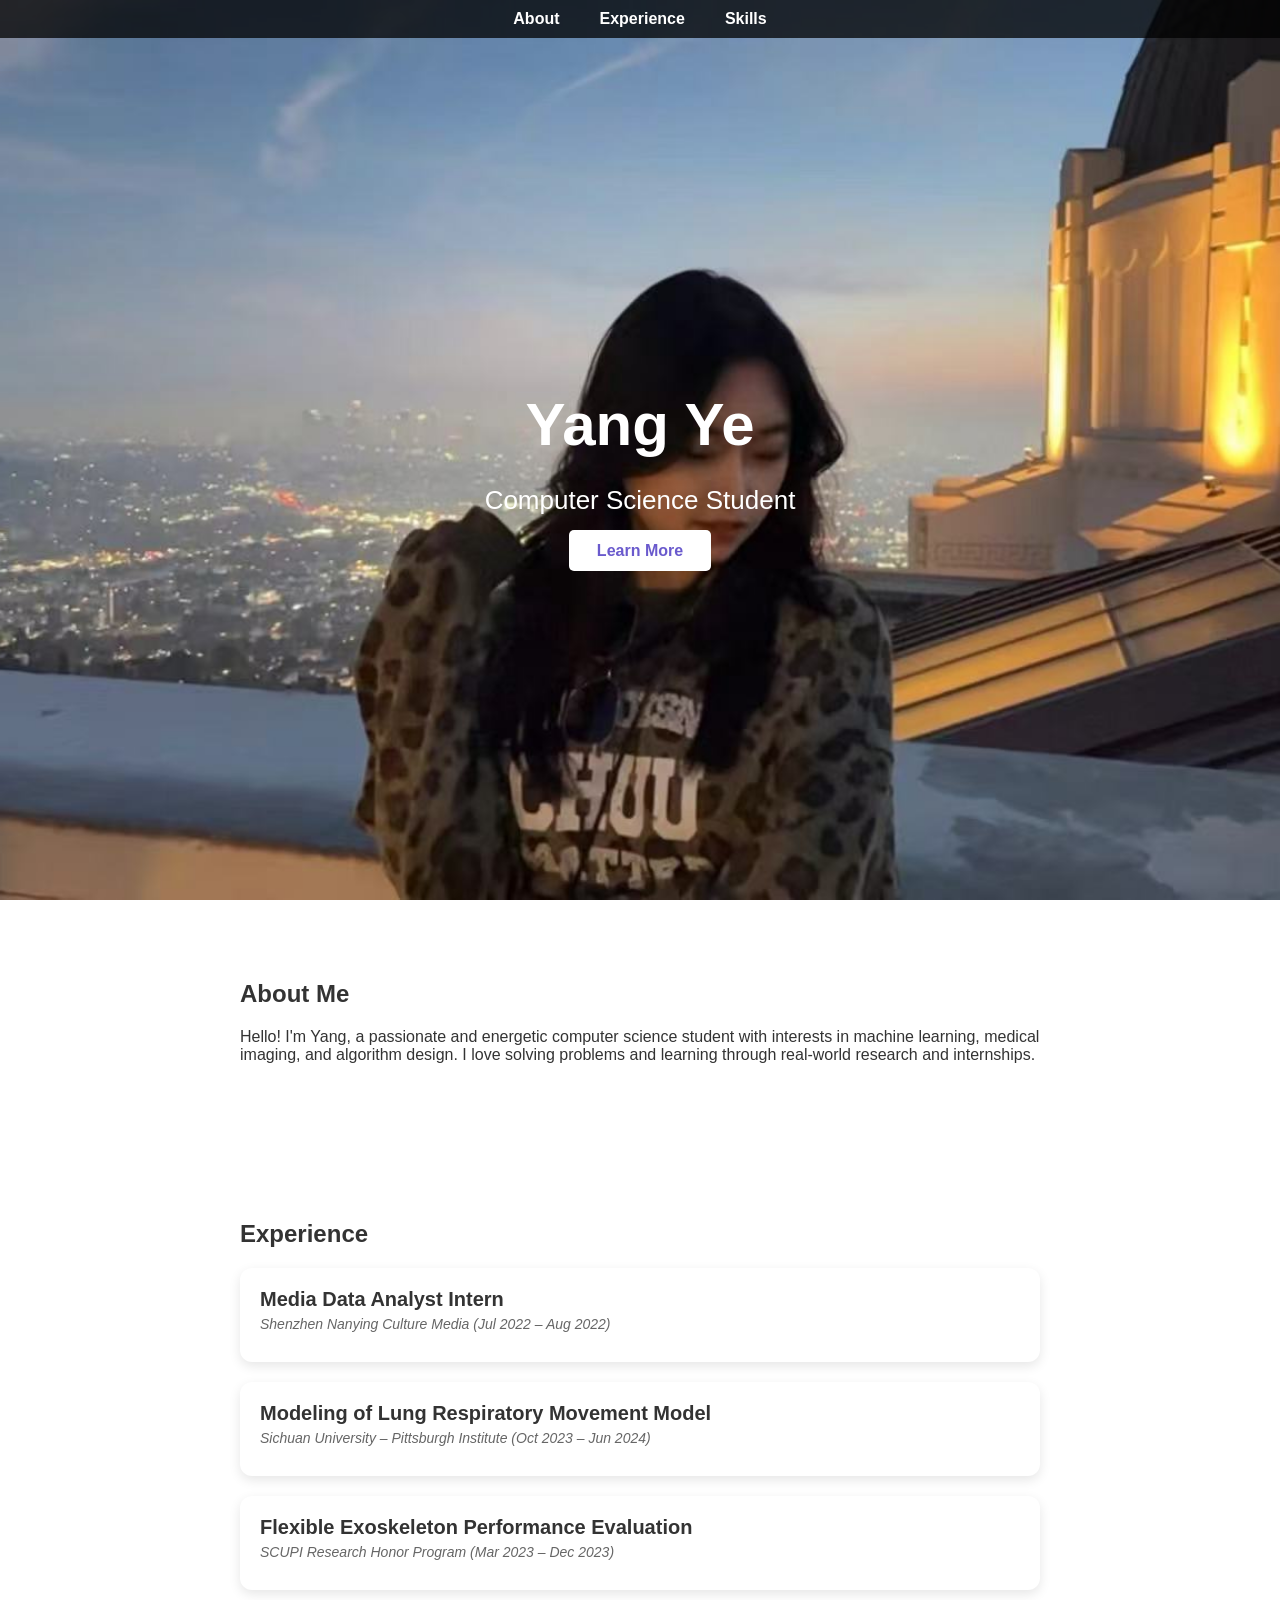
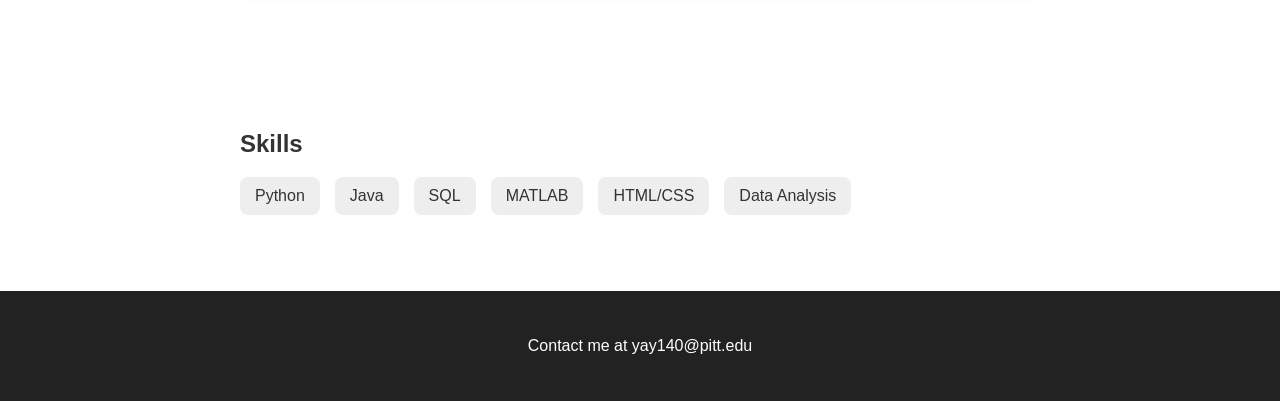
==== docs/index.html @ 849de1d8 "changes for the head of the index ,so that we can see photos sliding when time interval" ====
<!DOCTYPE html>
<html lang="en">
<head>
  <meta charset="UTF-8">
  <title>Yang Ye Portfolio</title>
  <link rel="stylesheet" href="style.css">
  <script src="script.js" defer></script>
</head>
<body>
  <!-- 顶部导航 -->
  <nav class="top-nav">
    <ul>
      <li><a href="#about">About</a></li>
      <li><a href="#experience">Experience</a></li>
      <li><a href="#skills">Skills</a></li>
    </ul>
  </nav>

  <!-- 首页封面背景 + 标题文字 -->
  <section class="hero full-height">
    <div class="hero-text">
      <h1>Yang Ye</h1>
      <h3 class="typed-text">Computer Science Student</h3>
      <a href="#about" class="hero-button">Learn More</a>
    </div>
  </section>

  <section id="about">
    <h2>About Me</h2>
    <p>Hello! I'm Yang, a passionate and energetic computer science student with interests in machine learning, medical imaging, and algorithm design. I love solving problems and learning through real-world research and internships.</p>
  </section>

  <section id="my_life_section" class="section">
    <h2>Experience</h2>
    <div class="experience-grid">
  
      <!-- Internship -->
      <div class="exp-card" onclick="toggleDetail(this)">
        <div class="exp-header">
          <h3>Media Data Analyst Intern</h3>
          <p><em>Shenzhen Nanying Culture Media (Jul 2022 – Aug 2022)</em></p>
        </div>
        <div class="exp-detail">
          <ul>
            <li>Conducted customer data analysis using SQL to extract actionable insights for supporting marketing and business strategies.</li>
            <li>Researched and analyzed statistical data to support a documentary on urban development and natural resource management in Pingshan District, Shenzhen.</li>
          </ul>
        </div>
      </div>
  
      <!-- Research: Lung Model -->
      <div class="exp-card" onclick="toggleDetail(this)">
        <div class="exp-header">
          <h3>Modeling of Lung Respiratory Movement Model</h3>
          <p><em>Sichuan University – Pittsburgh Institute (Oct 2023 – Jun 2024)</em></p>
        </div>
        <div class="exp-detail">
          <ul>
            <li>Transformed 4DCT image data into processable point cloud numerical formats for advanced analysis and landmark point extraction.</li>
            <li>Annotated CT images by precisely identifying and labeling landmark points within the datasets.</li>
            <li>Explored theoretical aspects of affine transformations to accurately determine the positional coordinates of identical point clouds at different time points.</li>
            <li>Collaborated in the development of a comprehensive respiratory motion model of the lungs, enhancing the understanding of pulmonary dynamics.</li>
          </ul>
        </div>
      </div>
  
      <!-- Research: Exoskeleton -->
      <div class="exp-card" onclick="toggleDetail(this)">
        <div class="exp-header">
          <h3>Flexible Exoskeleton Performance Evaluation</h3>
          <p><em>SCUPI Research Honor Program (Mar 2023 – Dec 2023)</em></p>
        </div>
        <div class="exp-detail">
          <ul>
            <li>Selected for SCUPI’s Research Honor Program to research flexible exoskeletal structures.</li>
            <li>Conducted comprehensive literature reviews to understand the architecture and mechanics of flexible exoskeletons in motion.</li>
            <li>Analyzed and compared various methodologies for assessing and testing the efficacy of flexible exoskeletal systems.</li>
          </ul>
        </div>
      </div>
  
    </div>
  </section>

  <section id="skills">
    <h2>Skills</h2>
    <ul class="skills-grid">
      <li>Python</li>
      <li>Java</li>
      <li>SQL</li>
      <li>MATLAB</li>
      <li>HTML/CSS</li>
      <li>Data Analysis</li>
    </ul>
  </section>

  <footer>
    <p>Contact me at yay140@pitt.edu</p>
  </footer>
</body>
</html>
---- docs/style.css ----
html, body {
  height: 100%;
  padding: 0;
  margin: 0;
}

.hero {
  height: 100vh;
  max-width: 100%;
  margin: 0;
  padding: 0;
  --hero-bg: url('image/横图加州.jpg');
}
/*  */

body {
  margin: 0;
  font-family: 'Helvetica Neue', sans-serif;
  color: #333;
}

.top-nav {
  position: fixed;
  top: 0;
  width: 100%;
  background: rgba(0, 0, 0, 0.75);
  z-index: 1000;
}

.top-nav ul {
  display: flex;
  justify-content: center;
  list-style: none;
  padding: 10px 0;
  margin: 0;
}

.top-nav ul li {
  margin: 0 20px;
}

.top-nav ul li a {
  color: #fff;
  text-decoration: none;
  font-weight: bold;
}

.hero {
  height: 100vh;
  /* width: 100%; */
  /* background-image: url('image/横图加州.jpg'); */
  background-size: cover;
  background-position: center;
  position: relative;
  display: flex;
  align-items: center;
  justify-content: center;
  text-align: center;
  color: white;
  --hero-bg: url('image/横图加州.jpg');
}

.hero::before {
  content: "";
  position: absolute;
  top: 0;
  bottom: 0;
  left: 0;
  right: 0;
  background-image: var(--hero-bg, url('image/横图加州.jpg'));
  background-size: cover;
  background-position: center;
  transition: background-image 1s ease-in-out;
  z-index: -1;
}



.hero-text {
  position: relative;
  z-index: 1;
}

.hero-text h1 {
  font-size: 60px;
  margin-bottom: 20px;
}

.hero-text h3 {
  font-size: 26px;
  font-weight: 300;
}

.hero-button {
  margin-top: 30px;
  background: white;
  color: #6a5acd;
  padding: 12px 28px;
  border-radius: 5px;
  font-weight: bold;
  text-decoration: none;
  transition: background 0.3s ease;
}

.hero-button:hover {
  background: #f0f0f0;
}

/*  */
section:not(.hero) {
  padding: 60px 20px;
  max-width: 800px;
  margin: 0 auto;
}


.skills-grid {
  display: flex;
  flex-wrap: wrap;
  gap: 15px;
  list-style: none;
  padding: 0;
}

.skills-grid li {
  background: #eee;
  padding: 10px 15px;
  border-radius: 8px;
}

footer {
  background: #222;
  color: #fff;
  padding: 30px;
  text-align: center;
}

/* for the card part */
.experience-grid {
  display: flex;
  flex-direction: column;
  gap: 20px;
}

.exp-card {
  background-color: white;
  padding: 20px;
  border-radius: 12px;
  box-shadow: 0 4px 12px rgba(0,0,0,0.1);
  transition: all 0.3s ease;
  cursor: pointer;
}

.exp-card:hover {
  transform: scale(1.01);
}

.exp-header h3 {
  margin: 0;
  font-size: 20px;
  color: #333;
}

.exp-header p {
  margin: 5px 0 10px;
  color: #666;
  font-size: 14px;
}

.exp-detail {
  margin-top: 10px;
  display: none;
}

.exp-detail ul {
  padding-left: 20px;
  line-height: 1.6;
}

.exp-card.open .exp-detail {
  display: block;
}
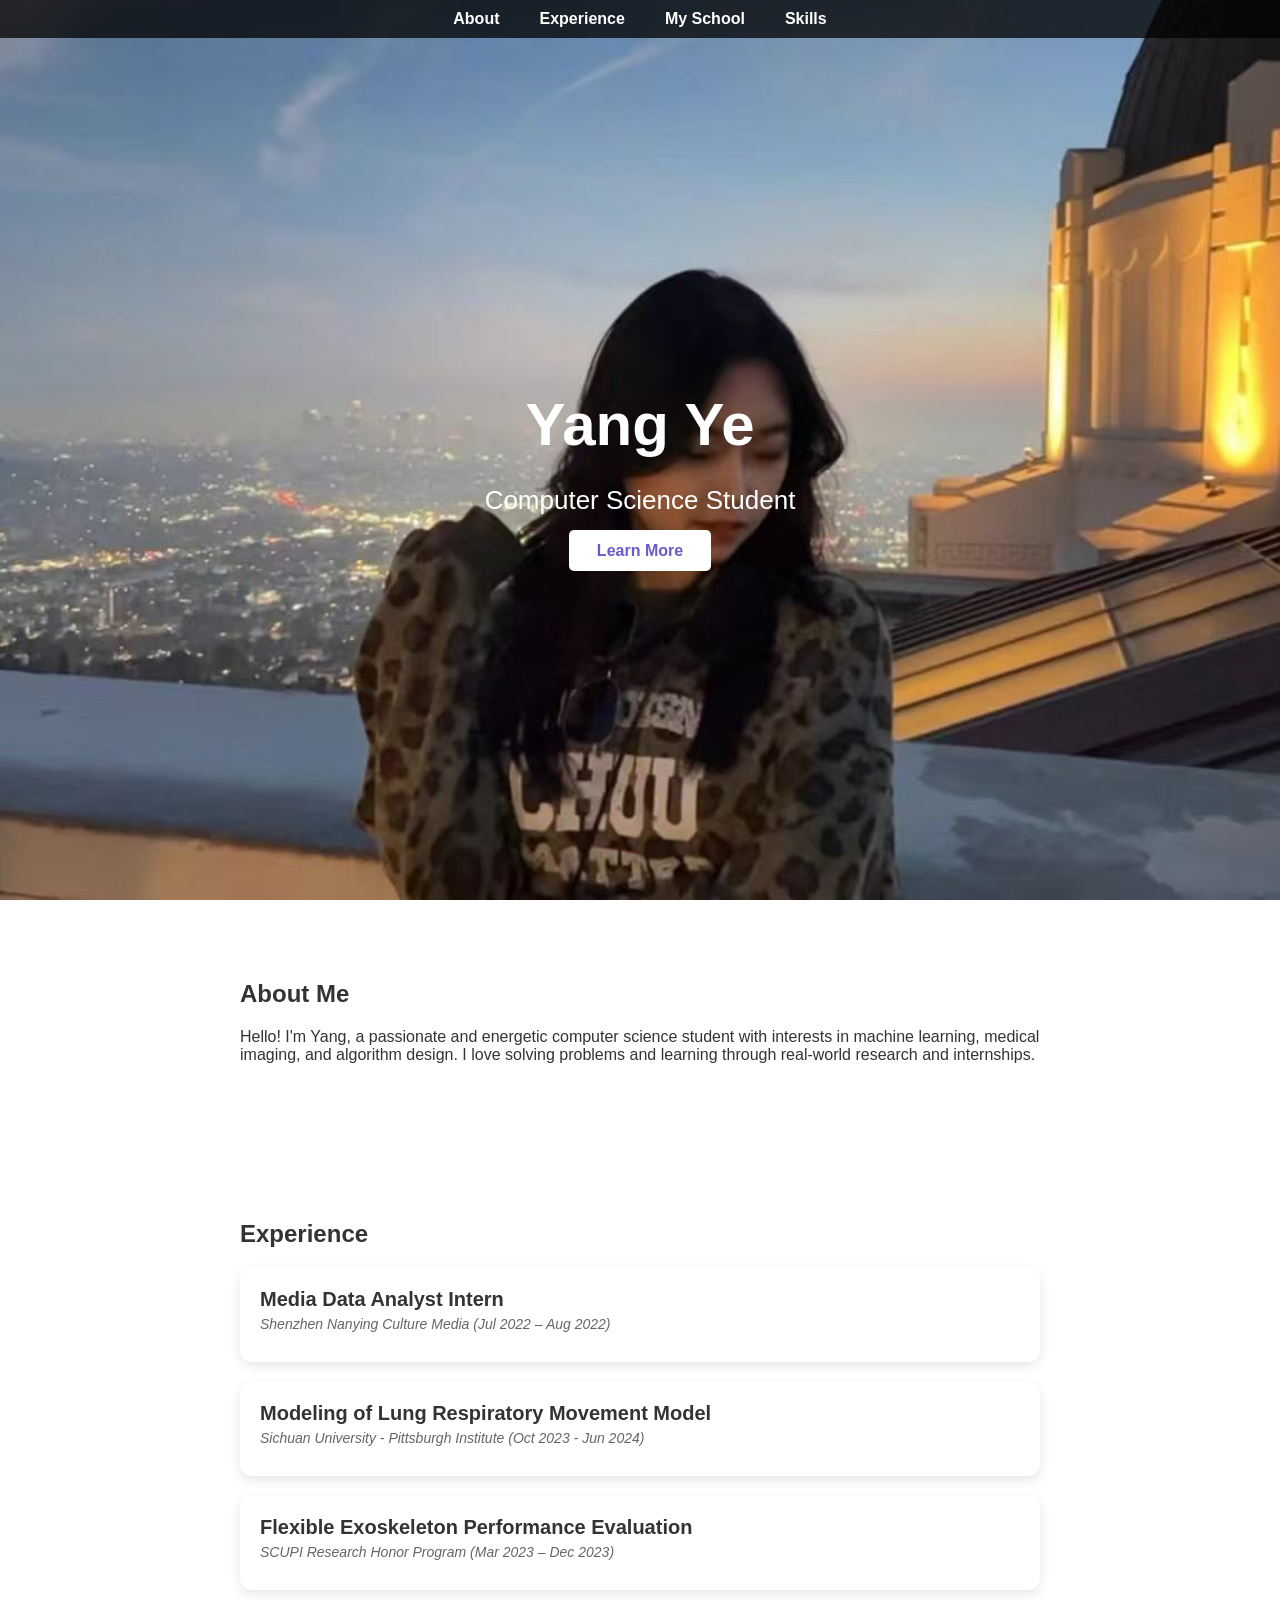
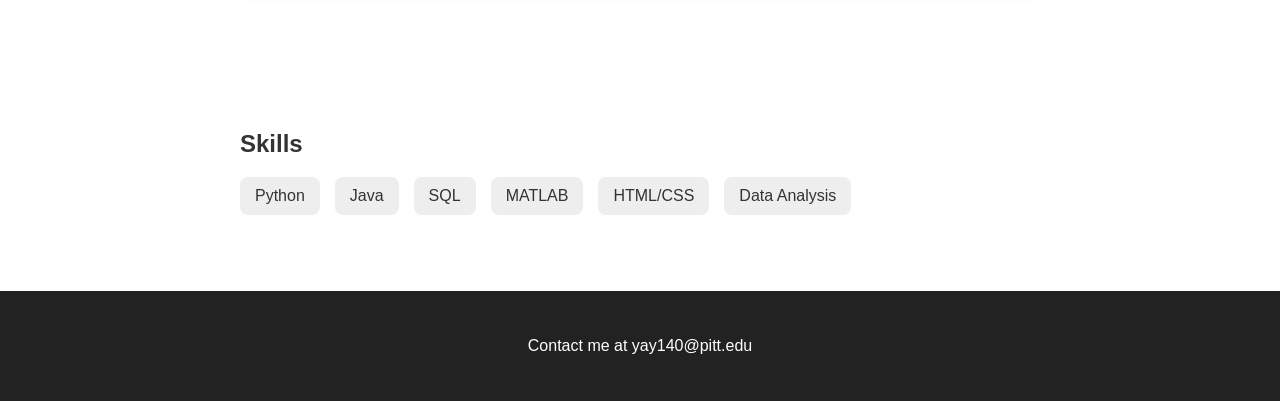
==== commit 4d405af1: "schoolpart and photo" ====
--- a/docs/index.html
+++ b/docs/index.html
@@ -12,6 +12,7 @@
     <ul>
       <li><a href="#about">About</a></li>
       <li><a href="#experience">Experience</a></li>
+      <li><a href="#school">My School</a></li>
       <li><a href="#skills">Skills</a></li>
     </ul>
   </nav>
@@ -52,7 +53,7 @@
       <div class="exp-card" onclick="toggleDetail(this)">
         <div class="exp-header">
           <h3>Modeling of Lung Respiratory Movement Model</h3>
-          <p><em>Sichuan University – Pittsburgh Institute (Oct 2023 – Jun 2024)</em></p>
+          <p><em>Sichuan University - Pittsburgh Institute (Oct 2023 - Jun 2024)</em></p>
         </div>
         <div class="exp-detail">
           <ul>
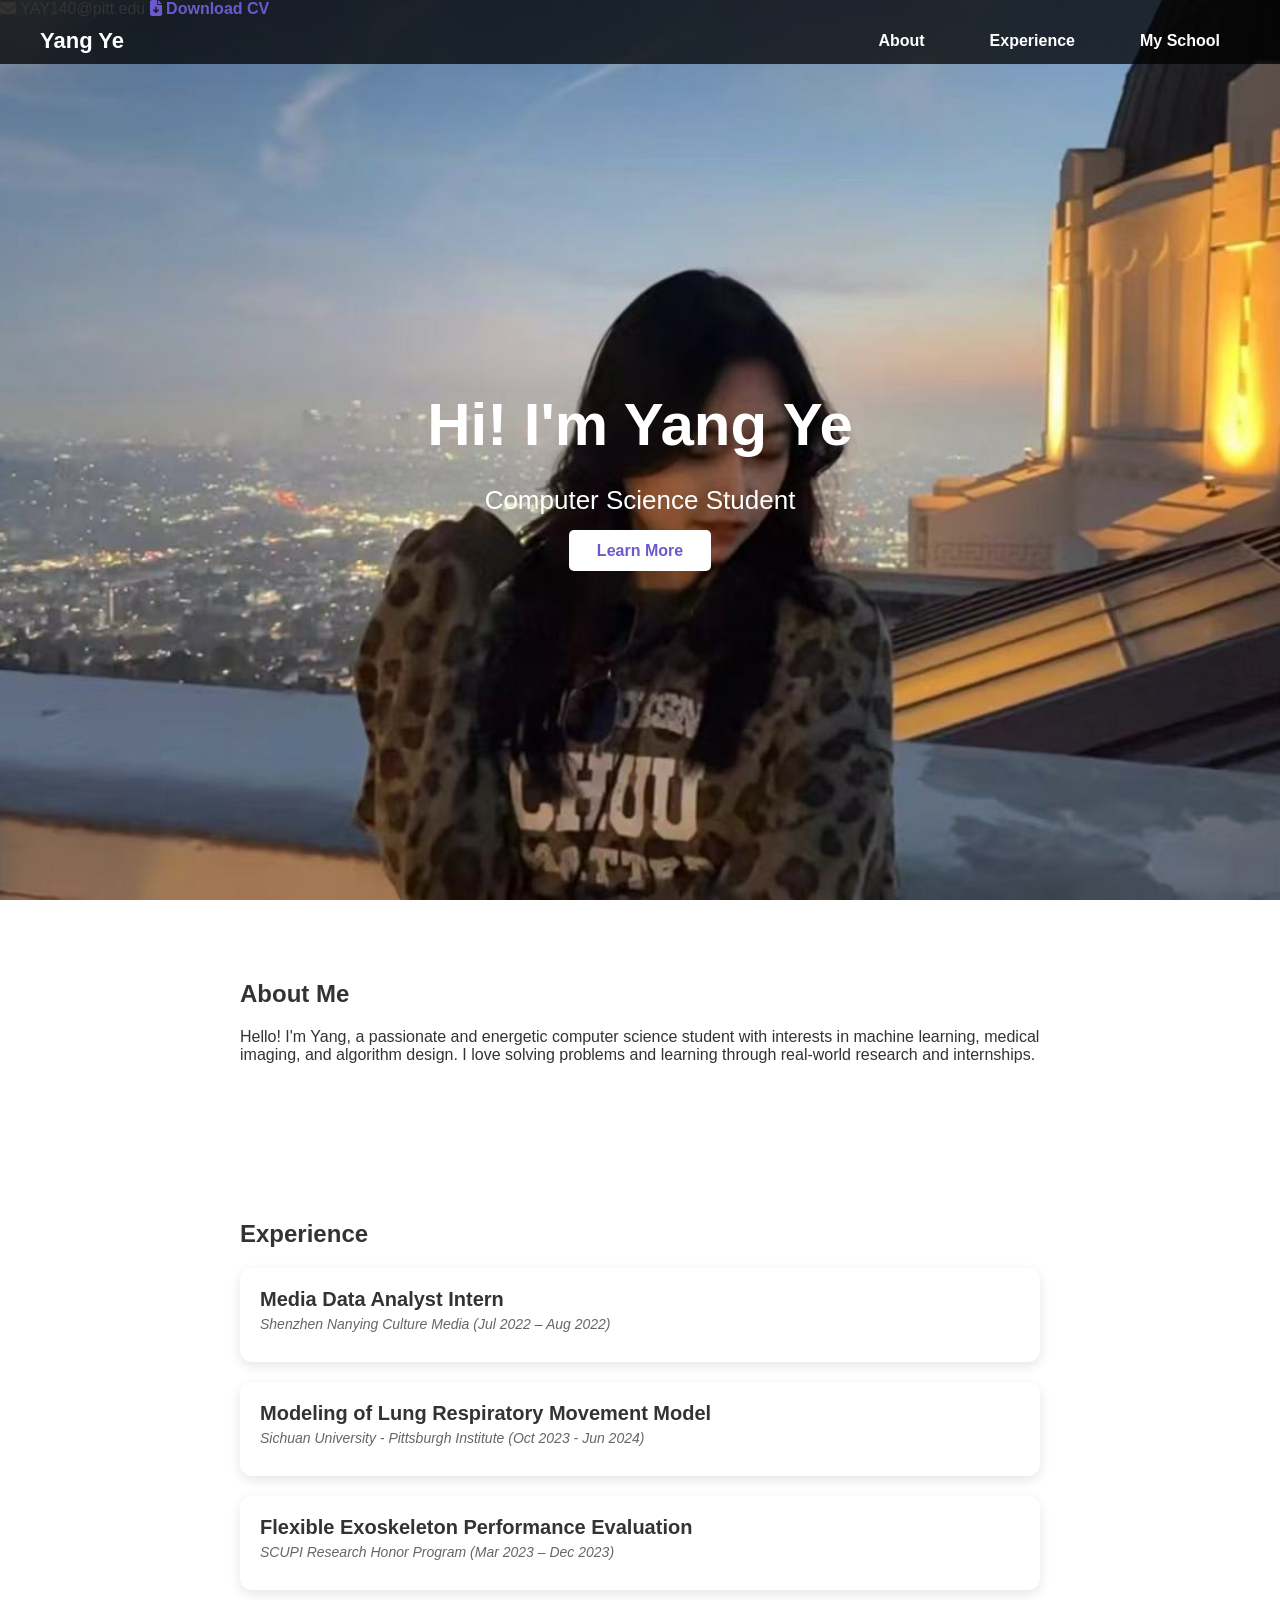
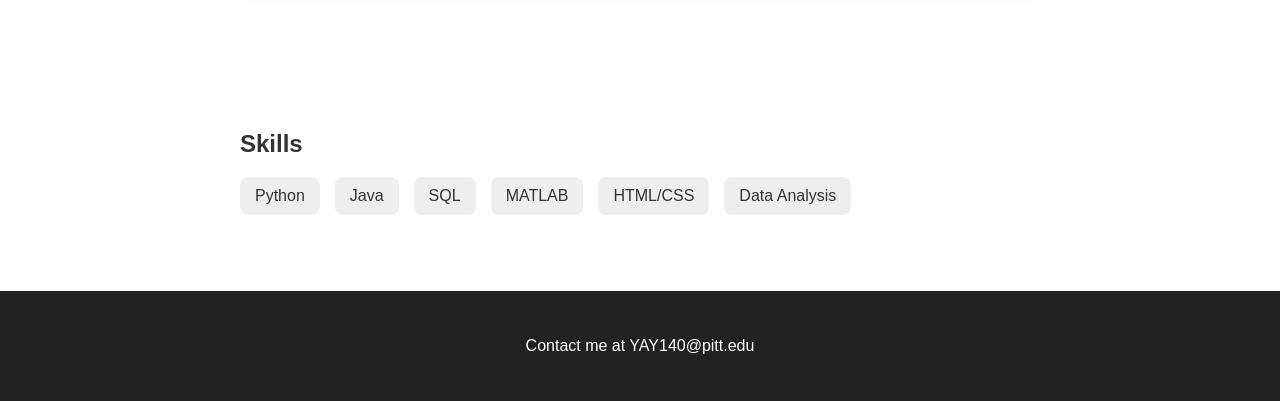
==== commit 1815b7b5: "upload the previous changes for the web" ====
--- a/docs/index.html
+++ b/docs/index.html
@@ -5,22 +5,47 @@
   <title>Yang Ye Portfolio</title>
   <link rel="stylesheet" href="style.css">
   <script src="script.js" defer></script>
+  <link rel="stylesheet" href="https://cdnjs.cloudflare.com/ajax/libs/font-awesome/6.5.0/css/all.min.css">
+
 </head>
 <body>
   <!-- 顶部导航 -->
-  <nav class="top-nav">
+  <!-- <nav class="top-nav">
     <ul>
       <li><a href="#about">About</a></li>
-      <li><a href="#experience">Experience</a></li>
-      <li><a href="#school">My School</a></li>
-      <li><a href="#skills">Skills</a></li>
+      <li><a href="./index_experience.html">Experience</a></li>
+      <li><a href="./index_school.html">My School</a></li>
     </ul>
+  </nav> -->
+  <nav class="top-nav">
+    <div id="email">
+      <span class="contact-email">
+        <i class="fa-solid fa-envelope"></i> YAY140@pitt.edu
+      </span>
+      <a href="CV_Yang_Ye.pdf" class="cv-download" download>
+        <i class="fa-solid fa-file-arrow-down"></i> Download CV
+      </a>
+    </div>
+    <div class="nav-container">
+      <div class="nav-left">
+        <!-- <a href="#home" class="nav-logo">Yang Ye</a> -->
+        <a href="#home" class="nav-logo">Yang Ye</a>
+      </div>
+      <div class="nav-right">
+        <ul>
+          <li><a href="#about">About</a></li>
+          <li><a href="./index_experience.html">Experience</a></li>
+          <li><a href="./index_school.html">My School</a></li>
+        </ul>
+      </div>
+    </div>
   </nav>
+  
 
   <!-- 首页封面背景 + 标题文字 -->
   <section class="hero full-height">
     <div class="hero-text">
-      <h1>Yang Ye</h1>
+      <h1>Hi! I'm Yang Ye</h1>
       <h3 class="typed-text">Computer Science Student</h3>
       <a href="#about" class="hero-button">Learn More</a>
     </div>
@@ -30,6 +55,7 @@
     <h2>About Me</h2>
     <p>Hello! I'm Yang, a passionate and energetic computer science student with interests in machine learning, medical imaging, and algorithm design. I love solving problems and learning through real-world research and internships.</p>
   </section>
+  
 
   <section id="my_life_section" class="section">
     <h2>Experience</h2>
@@ -96,7 +122,7 @@
   </section>
 
   <footer>
-    <p>Contact me at yay140@pitt.edu</p>
+    <p>Contact me at YAY140@pitt.edu</p>
   </footer>
 </body>
 </html>
--- a/docs/style.css
+++ b/docs/style.css
@@ -11,6 +11,39 @@
   padding: 0;
   --hero-bg: url('image/横图加州.jpg');
 }
+
+/* for the CV link */
+.portfolio-section {
+  text-align: center;
+  background-color: #f9f9f9;
+  padding: 60px 20px;
+}
+
+.portfolio-content {
+  margin-top: 20px;
+}
+
+.cv-button {
+  display: inline-block;
+  background-color: #6a5acd;
+  color: white;
+  padding: 14px 28px;
+  border-radius: 8px;
+  text-decoration: none;
+  font-size: 18px;
+  font-weight: bold;
+  transition: background-color 0.3s ease;
+}
+
+.cv-button:hover {
+  background-color: #574b90;
+}
+
+.cv-button i {
+  margin-right: 10px;
+}
+
+
 /*  */
 
 body {
@@ -44,6 +77,76 @@
   text-decoration: none;
   font-weight: bold;
 }
+
+/* for 导览 */
+.top-nav.scrolled {
+  background-color: #fff;
+  box-shadow: 0 2px 6px rgba(0,0,0,0.15);
+  transition: background-color 0.3s, box-shadow 0.3s;
+}
+
+.top-nav.scrolled ul li a {
+  color: #333;
+}
+
+/* 两栏导航结构 */
+.nav-container {
+  clear: both;
+  max-width: 1200px;
+  margin: 0 auto;
+  padding: 10px 30px;
+  display: flex;
+  align-items: center;
+  justify-content: space-between;
+}
+
+/* email */
+.contact-email {
+  color: #333;
+}
+
+.cv-download {
+  color: #6a5acd;
+  text-decoration: none;
+  font-weight: bold;
+}
+
+/* 左边 Logo 或文字 */
+.nav-logo {
+  font-size: 22px;
+  color: #fff;
+  font-weight: bold;
+  text-decoration: none;
+}
+
+/* 右边菜单 */
+.nav-right ul {
+  list-style: none;
+  display: flex;
+  gap: 25px;
+  margin: 0;
+  padding: 0;
+}
+
+.nav-right ul li a {
+  color: #fff;
+  text-decoration: none;
+  font-weight: bold;
+}
+
+/* 滚动变白后样式 */
+.top-nav.scrolled {
+  background-color: #fff;
+  box-shadow: 0 2px 6px rgba(0,0,0,0.1);
+  transition: all 0.3s ease;
+}
+
+.top-nav.scrolled .nav-logo,
+.top-nav.scrolled ul li a {
+  color: #333;
+}
+
+
 
 .hero {
   height: 100vh;
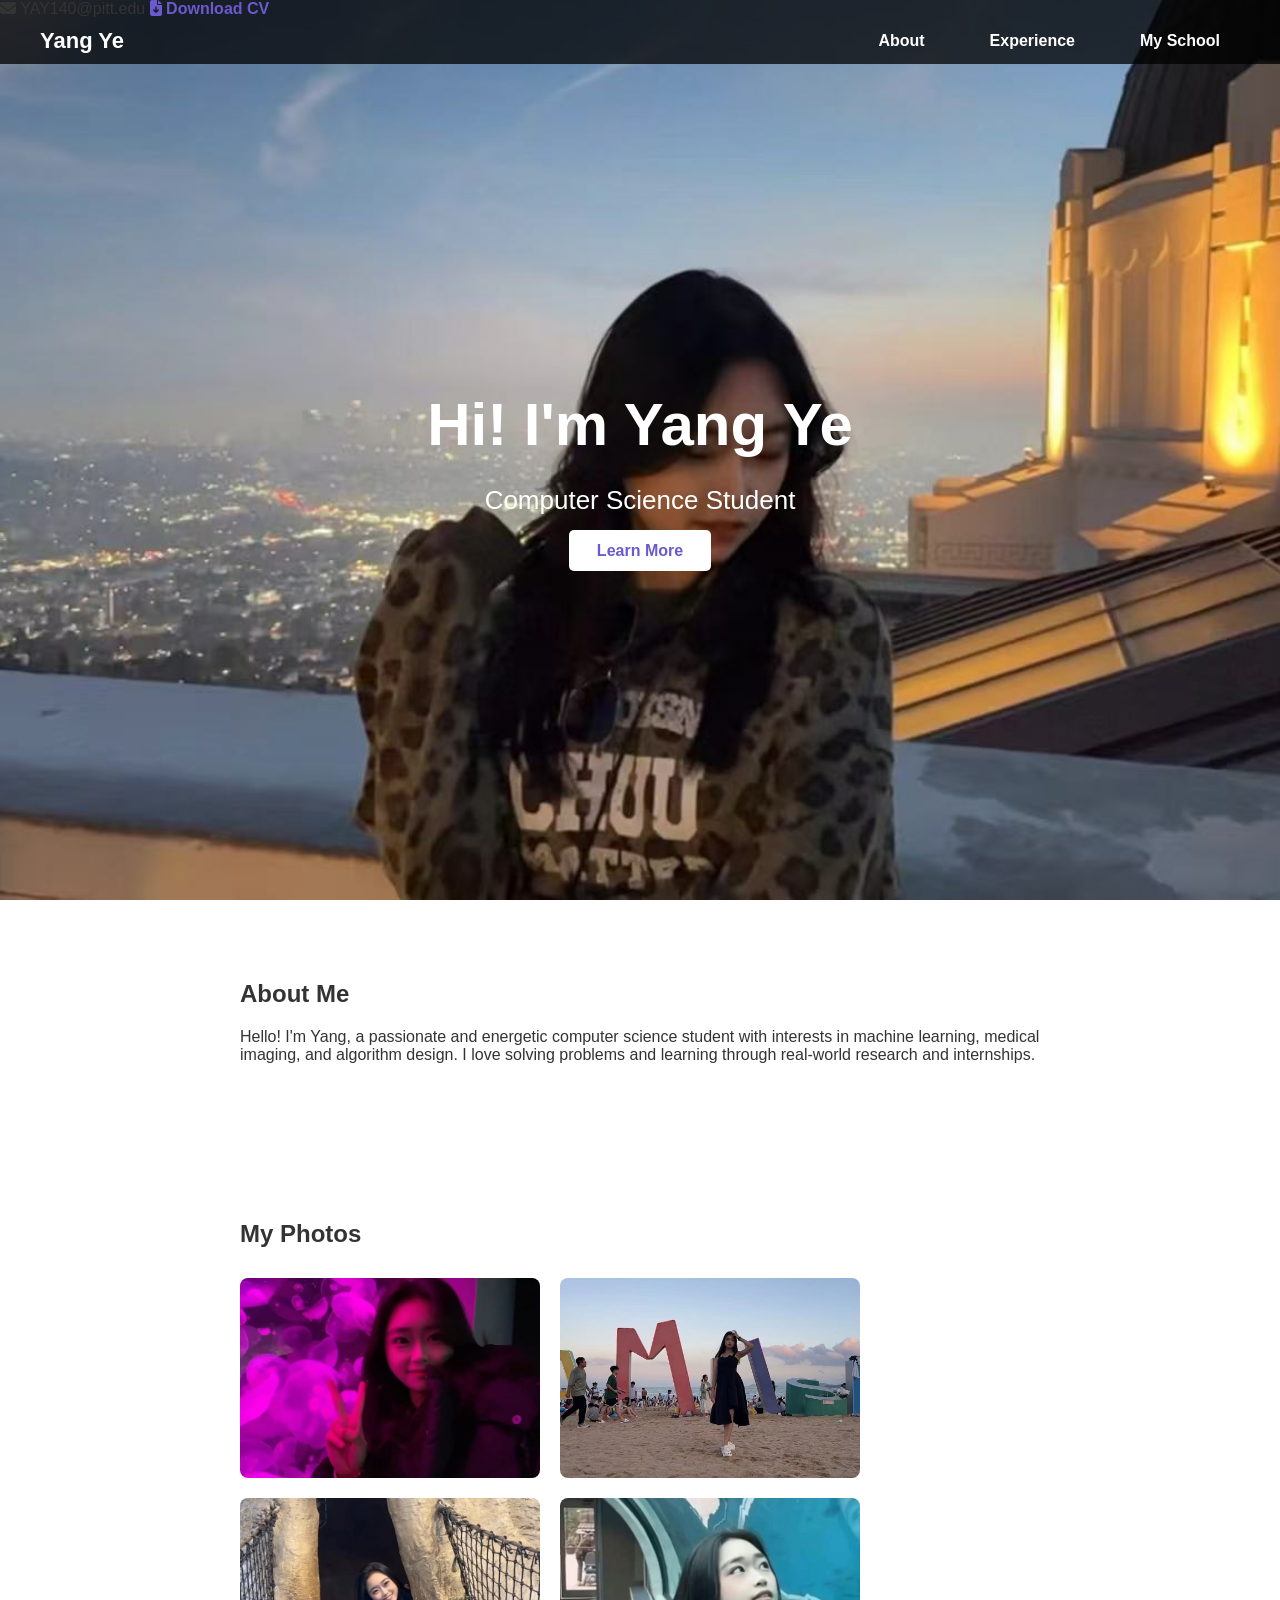
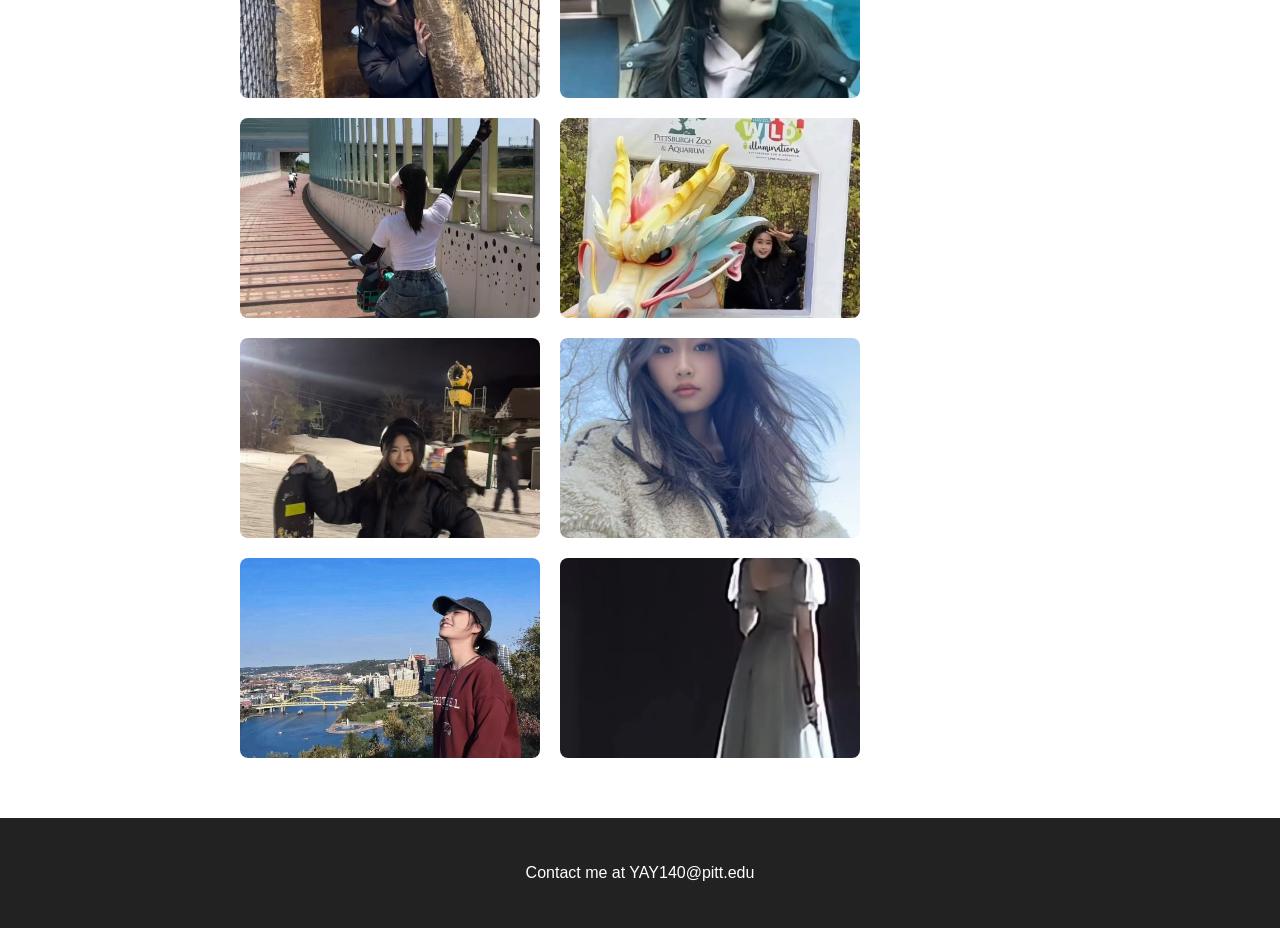
==== commit 98c1ad9f: "add the photo part" ====
--- a/docs/index.html
+++ b/docs/index.html
@@ -56,70 +56,29 @@
     <p>Hello! I'm Yang, a passionate and energetic computer science student with interests in machine learning, medical imaging, and algorithm design. I love solving problems and learning through real-world research and internships.</p>
   </section>
   
-
-  <section id="my_life_section" class="section">
-    <h2>Experience</h2>
-    <div class="experience-grid">
+  <section id="photo-gallery">
+    <h2>My Photos</h2>
+    <div class="gallery-grid">
+      <img src="image/粉色.jpg" alt="Photo 1" class="gallery-img">
+      <img src="image/大梅沙.jpg" alt="Photo 2" class="gallery-img">
+      <img src="image/树.jpg" alt="Photo 3" class="gallery-img">
+      <img src="image/海洋馆.jpg" alt="Photo 4" class="gallery-img">
+      <img src="image/骑车.jpg" alt="Photo 5" class="gallery-img">
+      <img src="image/龙头.jpg" alt="Photo 6" class="gallery-img">
+      <img src="image/滑雪.jpg" alt="Photo 7" class="gallery-img">
+      <img src="image/长图.jpg" alt="Photo 8" class="gallery-img">
+      <img src="image/山顶.jpg" alt="Photo 9" class="gallery-img">
+      <img src="image/主持人.jpg" alt="Photo 10" class="gallery-img">
+    </div>
   
-      <!-- Internship -->
-      <div class="exp-card" onclick="toggleDetail(this)">
-        <div class="exp-header">
-          <h3>Media Data Analyst Intern</h3>
-          <p><em>Shenzhen Nanying Culture Media (Jul 2022 – Aug 2022)</em></p>
-        </div>
-        <div class="exp-detail">
-          <ul>
-            <li>Conducted customer data analysis using SQL to extract actionable insights for supporting marketing and business strategies.</li>
-            <li>Researched and analyzed statistical data to support a documentary on urban development and natural resource management in Pingshan District, Shenzhen.</li>
-          </ul>
-        </div>
-      </div>
-  
-      <!-- Research: Lung Model -->
-      <div class="exp-card" onclick="toggleDetail(this)">
-        <div class="exp-header">
-          <h3>Modeling of Lung Respiratory Movement Model</h3>
-          <p><em>Sichuan University - Pittsburgh Institute (Oct 2023 - Jun 2024)</em></p>
-        </div>
-        <div class="exp-detail">
-          <ul>
-            <li>Transformed 4DCT image data into processable point cloud numerical formats for advanced analysis and landmark point extraction.</li>
-            <li>Annotated CT images by precisely identifying and labeling landmark points within the datasets.</li>
-            <li>Explored theoretical aspects of affine transformations to accurately determine the positional coordinates of identical point clouds at different time points.</li>
-            <li>Collaborated in the development of a comprehensive respiratory motion model of the lungs, enhancing the understanding of pulmonary dynamics.</li>
-          </ul>
-        </div>
-      </div>
-  
-      <!-- Research: Exoskeleton -->
-      <div class="exp-card" onclick="toggleDetail(this)">
-        <div class="exp-header">
-          <h3>Flexible Exoskeleton Performance Evaluation</h3>
-          <p><em>SCUPI Research Honor Program (Mar 2023 – Dec 2023)</em></p>
-        </div>
-        <div class="exp-detail">
-          <ul>
-            <li>Selected for SCUPI’s Research Honor Program to research flexible exoskeletal structures.</li>
-            <li>Conducted comprehensive literature reviews to understand the architecture and mechanics of flexible exoskeletons in motion.</li>
-            <li>Analyzed and compared various methodologies for assessing and testing the efficacy of flexible exoskeletal systems.</li>
-          </ul>
-        </div>
-      </div>
-  
+    <!-- 图片放大预览框 -->
+    <div id="lightbox" class="lightbox">
+      <span class="close">&times;</span>
+      <img class="lightbox-content" id="lightbox-img">
     </div>
   </section>
+  
 
-  <section id="skills">
-    <h2>Skills</h2>
-    <ul class="skills-grid">
-      <li>Python</li>
-      <li>Java</li>
-      <li>SQL</li>
-      <li>MATLAB</li>
-      <li>HTML/CSS</li>
-      <li>Data Analysis</li>
-    </ul>
-  </section>
 
   <footer>
     <p>Contact me at YAY140@pitt.edu</p>
--- a/docs/style.css
+++ b/docs/style.css
@@ -216,21 +216,6 @@
   margin: 0 auto;
 }
 
-
-.skills-grid {
-  display: flex;
-  flex-wrap: wrap;
-  gap: 15px;
-  list-style: none;
-  padding: 0;
-}
-
-.skills-grid li {
-  background: #eee;
-  padding: 10px 15px;
-  border-radius: 8px;
-}
-
 footer {
   background: #222;
   color: #fff;
@@ -238,49 +223,63 @@
   text-align: center;
 }
 
-/* for the card part */
-.experience-grid {
-  display: flex;
-  flex-direction: column;
+
+
+/* photo part */
+#photo-gallery {
+  /* text-align: center; */
+  padding: 60px 20px;
+  background-color: #fff;
+}
+
+.gallery-grid {
+  display: flex;
+  flex-wrap: wrap;
   gap: 20px;
-}
-
-.exp-card {
-  background-color: white;
-  padding: 20px;
-  border-radius: 12px;
-  box-shadow: 0 4px 12px rgba(0,0,0,0.1);
-  transition: all 0.3s ease;
+  /* justify-content: center; */
+  margin-top: 30px;
+}
+
+.gallery-img {
+  width: 300px;
+  height: 200px;
+  object-fit: cover;
   cursor: pointer;
-}
-
-.exp-card:hover {
-  transform: scale(1.01);
-}
-
-.exp-header h3 {
-  margin: 0;
-  font-size: 20px;
-  color: #333;
-}
-
-.exp-header p {
-  margin: 5px 0 10px;
-  color: #666;
-  font-size: 14px;
-}
-
-.exp-detail {
-  margin-top: 10px;
+  border-radius: 8px;
+  transition: transform 0.3s;
+}
+
+.gallery-img:hover {
+  transform: scale(1.05);
+}
+
+/* Lightbox */
+.lightbox {
   display: none;
-}
-
-.exp-detail ul {
-  padding-left: 20px;
-  line-height: 1.6;
-}
-
-.exp-card.open .exp-detail {
+  position: fixed;
+  z-index: 10000;
+  left: 0;
+  top: 0;
+  width: 100%;
+  height: 100%;
+  overflow: auto;
+  background-color: rgba(0,0,0,0.8);
+  align-items: center;
+  justify-content: center;
+}
+
+.lightbox-content {
+  margin: auto;
   display: block;
-}
-
+  max-width: 80%;
+  max-height: 80%;
+}
+
+.close {
+  position: absolute;
+  top: 30px;
+  right: 40px;
+  font-size: 40px;
+  color: white;
+  cursor: pointer;
+}
